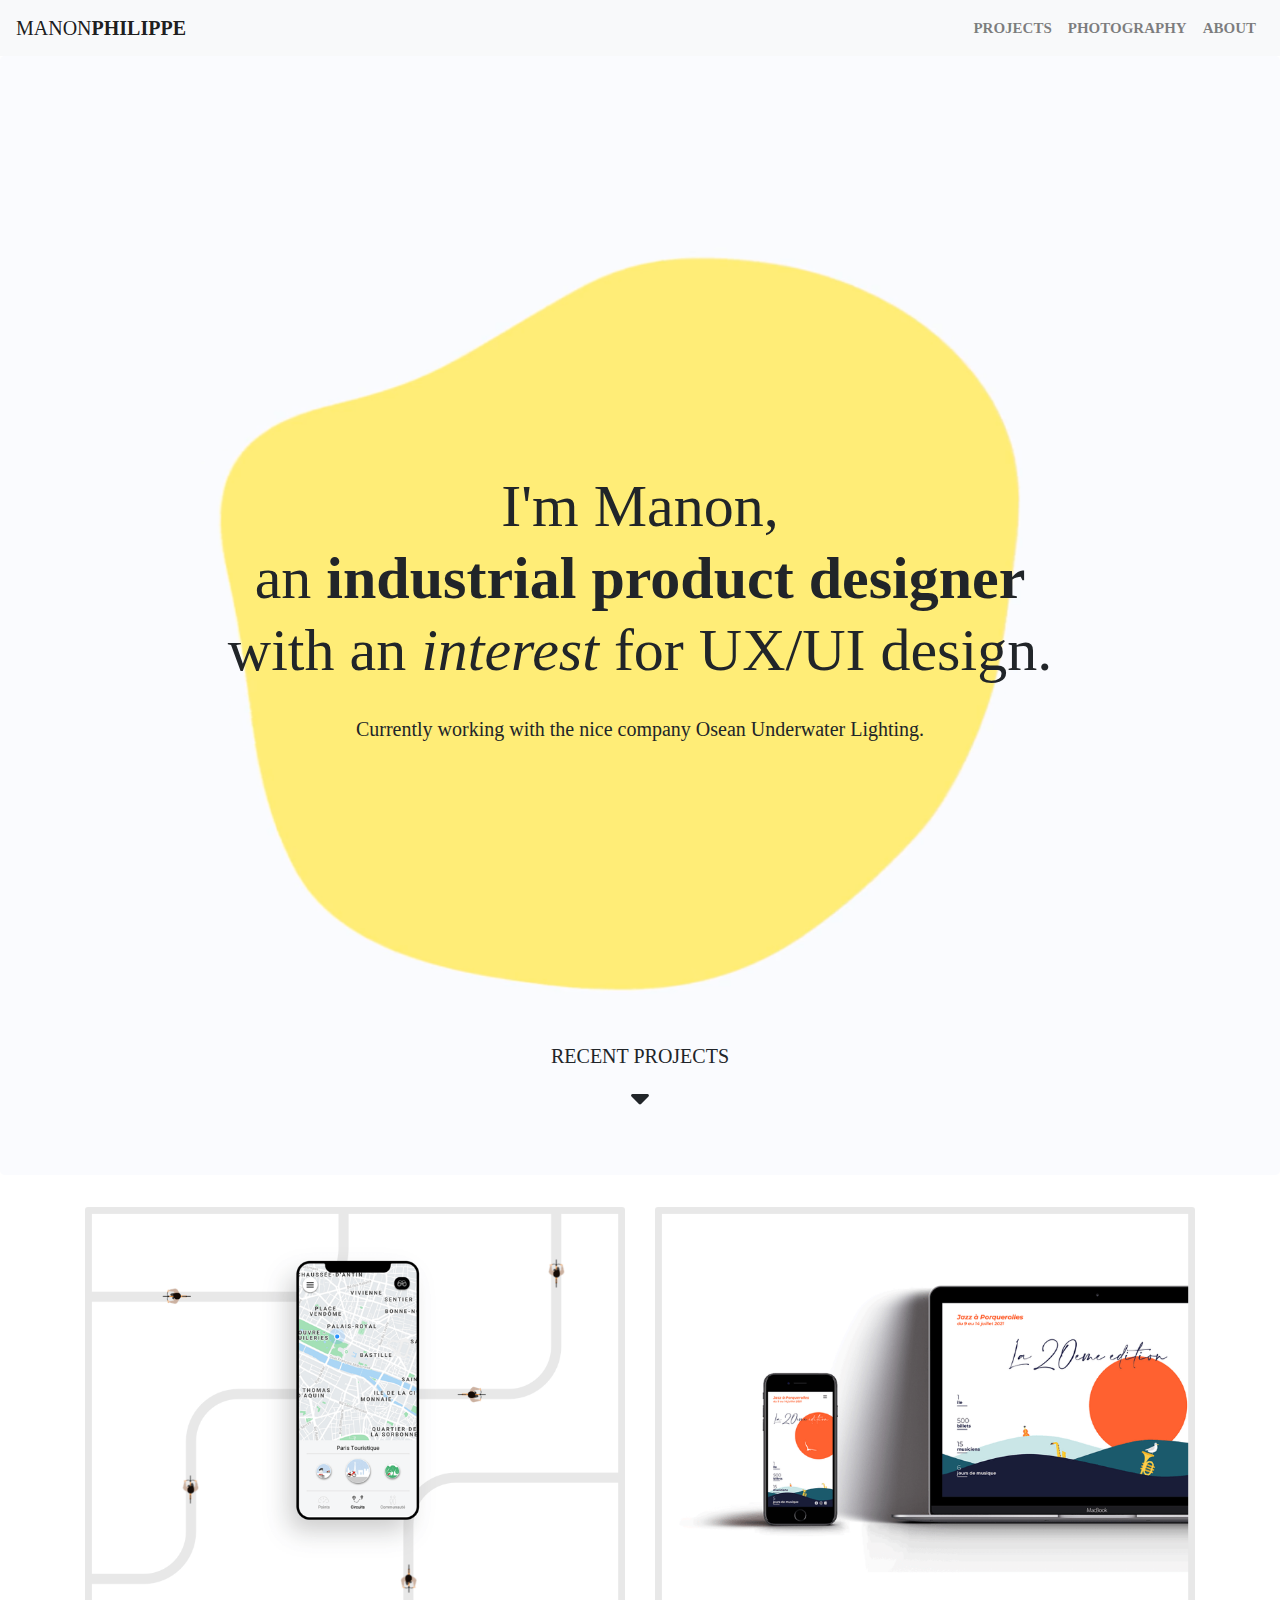
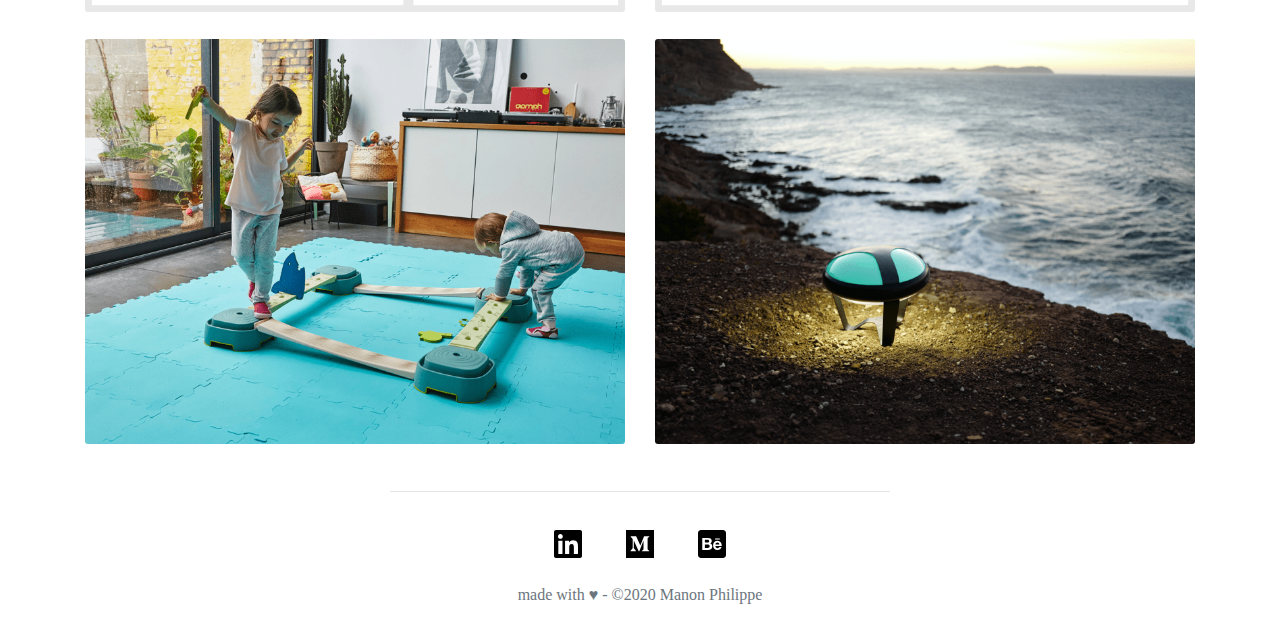
==== index.html @ 5257b85f "Initial commit" ====
<!DOCTYPE html>
<html lang="en" dir="ltr">
  <head>
    <meta charset="utf-8">
    <title>Manon Philippe - Industrial Product Designer</title>
    <link rel="stylesheet" href="/style/animate.css">
    <link rel="stylesheet" href="style/bootstrap.min.css">
    <link rel="stylesheet" href="style/master.css">
    <script defer src="assets/js/fontawesome.min.js"></script> <!--load all fontawesome styles -->

  </head>

  <body>
    <!--The navigation bar-->
    <nav class="navbar navbar-expand-lg navbar-light bg-light">
      <a class="navbar-brand" href="index.html">MANON<b>PHILIPPE</b></a>
      <button class="navbar-toggler" type="button" data-toggle="collapse" data-target="#navbarNav" aria-controls="navbarNav" aria-expanded="false" aria-label="Toggle navigation">
        <span class="navbar-toggler-icon"></span>
      </button>

      <div class="collapse navbar-collapse" id="navbarNav">
        <ul class="navbar-nav">
          <li class="nav-item">
            <a class="nav-link" href="work.html">PROJECTS</a>
        </li>
          <li class="nav-item">
            <a class="nav-link" href="photography.html">PHOTOGRAPHY</a>
        </li>
          <li class="nav-item">
            <a class="nav-link" href="aboutme.html">ABOUT</a>
        </li>
      </ul>
  </div>
</nav>



<!--The title name bar-->

<div class="homepage jumbotron bg-image">
  <div class="container">
    <h1 class="display-4 animated pulse slow delays-3s">I'm Manon,<br>an <b>industrial product designer</b><br>with an <i>interest</i> for UX/UI design. </h1>
    <p class="lead">Currently working with the nice company Osean Underwater Lighting.</p>

    <div class="recentworks">
      <h3 class="text-center">RECENT PROJECTS</h3>
      <i class="fas fa-2x fa-sort-down"></i>
    </div>
  </div>
</div>



<!--The card projects-->
<div class="container recentproject">

    <div class="row">
      <div class="col-md-6">
        <a href="projects/uber-project.html" class="btn-img uber btn-img-gradient">
      <img src="assets/images/ubercard.png" alt="" class="img-fluid">
      </a>
      </div>

      <div class="col-md-6">
        <a href="projects/jazzaporquerolles-project.html" class="btn-img btn-img-gradient">
      <img src="assets/images/jazzcard.png" alt="" class="img-fluid">
      </a>
      </div>
  </div>

  <div class="row">
    <div class="col-md-6">
      <a href="#" class="btn-img btn-img-gradient">
    <img src="assets/images/domyoscard.png" alt="" class="img-fluid">
    </a>
    </div>

    <div class="col-md-6">
      <a href="#" class="btn-img btn-img-gradient">
    <img src="assets/images/orbiscard.png" alt="" class="img-fluid">
    </a>
    </div>
</div>
</div>



<!--The footer bar-->
<footer class="text-muted text-center">

  <div class="separator">
    <hr>
  </div>

  <div class="container">

    <nav>
      <a href="https://www.linkedin.com/in/manon-philippe/"><i class="fab fa-2x fa-linkedin"></i></a>
      <a href="https://medium.com/@manon.philippe_16501"><i class="fab fa-2x fa-medium"></i></a>
      <a href="https://www.behance.net/manonphilic830"><i class="fab fa-2x fa-behance-square"></i></a>
    </nav>

    <p class="copyright">made with ♥ - ©2020 Manon Philippe</p>

  </div>
</footer>

<script src="https://code.jquery.com/jquery-3.4.1.slim.min.js" integrity="sha384-J6qa4849blE2+poT4WnyKhv5vZF5SrPo0iEjwBvKU7imGFAV0wwj1yYfoRSJoZ+n" crossorigin="anonymous"></script>
<script src="https://cdn.jsdelivr.net/npm/popper.js@1.16.0/dist/umd/popper.min.js" integrity="sha384-Q6E9RHvbIyZFJoft+2mJbHaEWldlvI9IOYy5n3zV9zzTtmI3UksdQRVvoxMfooAo" crossorigin="anonymous"></script>
<script src="https://stackpath.bootstrapcdn.com/bootstrap/4.4.1/js/bootstrap.min.js" integrity="sha384-wfSDF2E50Y2D1uUdj0O3uMBJnjuUD4Ih7YwaYd1iqfktj0Uod8GCExl3Og8ifwB6" crossorigin="anonymous"></script>

  </body>
</html>
---- style/master.css ----
body{
  font-family: raleway;
  cursor: crosshair;
}

footer li{
  display:inline;
  padding: 20px;
}
footer{
  margin-top: 40px;
}

#navbarNav {
  display: flex;
  justify-content: flex-end;
}


/*homepage*/

.homepage {
  width:100%;
 height: 100vh;
 display:table;
}


.bg-image {
  background-image: url(../assets/images/homepage.jpg);
  background-size: cover;
  background-position: center;

}

.homepage .container {
  padding-top: 350px;
  display:table-cell;
  vertical-align:middle;
  text-align: center;
}


.navbar-collapse {
  font-weight: 600;
  font-size: 15px
}

.display-4 {
  font-size: 60px;
  font-weight: 400;
}


h3 {
  font-size: 20px;
}

.homepage p {
margin-bottom: 300px;
font-weight: 300;
font-size: 20px;
padding-top: 20px;
}


.col-sm-6{
  padding: 20px;
}


hr{
  width: 500px;
}

.recentproject .row:first-child{
  margin-bottom: 20px
}


.btn-img {
  position: relative;
  display: inline-block;
  overflow: hidden;
  border-radius: 3px;
}

.btn-img:hover {
  background-image: url(../assets/images/ubercardover.png);
  transition: background-image 0.2s;
  transition-timing-function: ease-in-out;
}



#airfrance .image {
  height: 400px;
  background-size: cover;
  background-image: url(../assets/images/cat-1.jpeg);
  transition: background-image 0.2s;
  transition-timing-function: ease-in-out;
}
#airfrance .image:hover {
  background-image: url(../assets/images/dog-1.jpg);
  transition: background-image 0.2s;
  transition-timing-function: ease-in-out;
  }



.fa-medium {
  color: #000000;
  margin: 20px;
}

.fa-linkedin {
  color: #000000;
  margin: 20px;
}

.fa-behance-square {
  color: #000000;
  margin: 20px;
}




/*aboutme*/

.about-me img{
  margin-top: 200px;
  padding-bottom: 50px;
}
.about-me p{
  font-size: 15px;
}

.about-me h1 {
  font-size: 300px;
  font-weight: 800;
  color:#FFF3DB;
  padding-top: 20px;
}

.social-network ul{
  list-style: none;
}
.social-network li {
  display:inline;
  padding-right: 20px;
}

/*project page*/

.projects h2 {
  font-size: 300px;
  margin-top: 100px;
  margin-left: 200px;
  color: #F1F1F1;
  z-index: -2
}

.nav-pills {
  font-size: 25px;
  font-weight: 600;
  padding: 40px;
}

.nav-pills .nav-item .active {
  background-color: #FFBC77;
}

.nav-pills .nav-item {
  color: #FFBC77;
}

.nav-link .active {
  background-color: #F1F1F1;
}


/*photography page*/

.photography h2 {
  font-size: 300px;
  margin-top: 100px;
  margin-left: 200px;
  color: #F1F1F1;
  z-index: -2
}

.photography p {
  font-size: 15px;
  font-style: oblique;
  padding-top: 30px;
}


.photography .row {
  display:flex;
  flex-wrap: wrap;
  padding-left: 200px;
  padding-right: 200px;
}

/* Create two equal columns that sits next to each other */
.column {
  flex: 50%;
  padding: 30px;
}

.column img {
  margin-top: 50px;
  vertical-align: middle;
}



/*uber page*/

.uber h2{
  margin-top: 60px;
  display: flex;
  font-size: 70px;
  font-weight: 600;
  color: #ED5527;
}

.uber p{
  margin-top: 80px;
  padding-left: 120px;
  display: flex;
  font-size: 20px;
}


.uber .row {
  margin: 70px;
}

.jumbotron-uber {
  background-color: #FFFFFF;
}

.jumbotron-uber2 {
margin-bottom: 30px;
}

.uber-2 h3{
  font-weight: 500;
}

.uber-2 h6{
  font-weight: 300;
  width: 400px;
}

.jumbotron-uber2 {
  padding: 30px;

}

.uber hr{
  margin-bottom: 60px;
  size: 5;
}

.container-pb h3{
  font-size: 20px;
  font-weight: 300;
}

.container-pb p {
  width: 600px;
  font-size: 15px;
}

.container-pb h4 {
  font-weight: 500;
  padding-top: 40px;
  font-size: 20px;
  color: #ED5527;
}

.jumbotron-pb{
  background-color:#ED5527;
  color: white;
  padding: 70px;
  margin-top: 40px;
  margin-bottom: 40px;
}




/*details projets page*/

.article{
  padding-bottom:0;
  background-color: #E8EEF0
}

.brand-attributes{
  padding: 20px;
  font-size: 15px;
  font-weight: bold;
  font-style: italic;
}


@media only screen and (min-width: 576px) {
  div.small-container {
    width: 680px;
  }
}
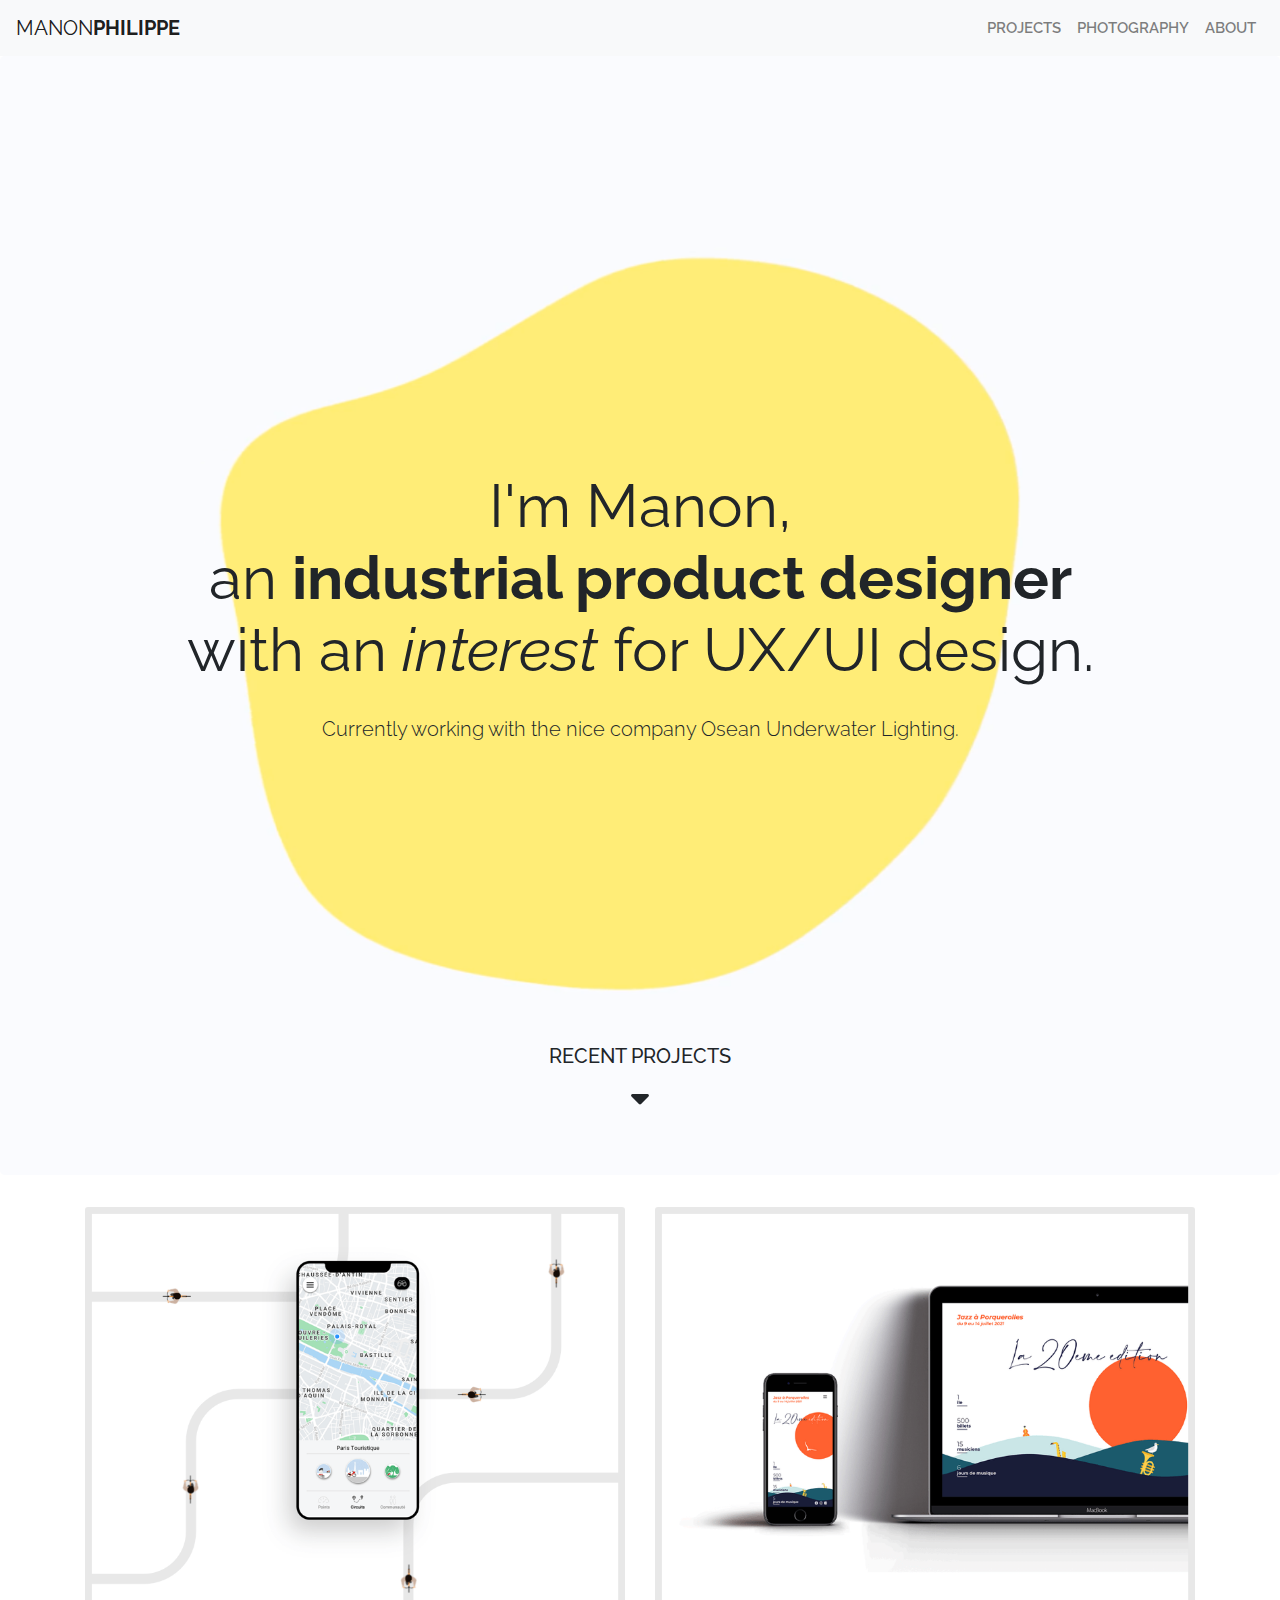
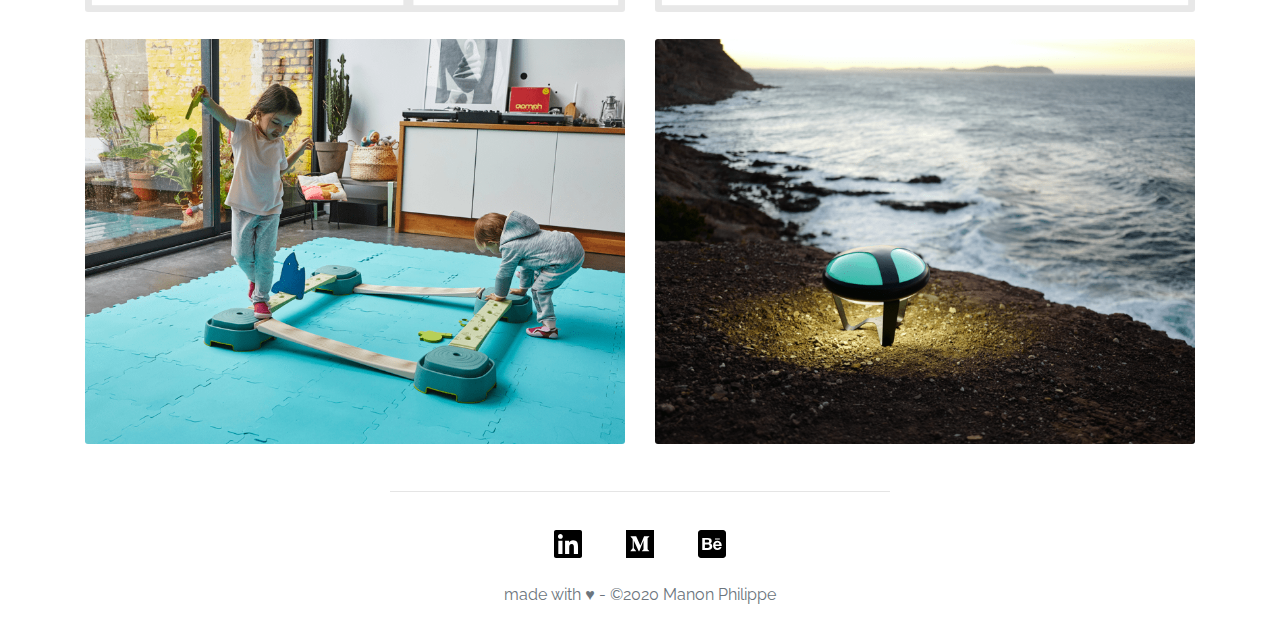
==== commit 573bfb9b: "Typo+MenuBar" ====
--- a/index.html
+++ b/index.html
@@ -3,6 +3,7 @@
   <head>
     <meta charset="utf-8">
     <title>Manon Philippe - Industrial Product Designer</title>
+    <link href="https://fonts.googleapis.com/css2?family=Raleway:wght@300;400;500;600;800&display=swap" rel="stylesheet">
     <link rel="stylesheet" href="/style/animate.css">
     <link rel="stylesheet" href="style/bootstrap.min.css">
     <link rel="stylesheet" href="style/master.css">
--- a/style/master.css
+++ b/style/master.css
@@ -1,5 +1,5 @@
 body{
-  font-family: raleway;
+  font-family: raleway, sans-serif;
   cursor: crosshair;
 }
 
@@ -11,11 +11,13 @@
   margin-top: 40px;
 }
 
-#navbarNav {
-  display: flex;
-  justify-content: flex-end;
-}
-
+
+@media only screen and (min-width: 992px) {
+  #navbarNav {
+    display: flex;
+    justify-content: flex-end;
+  }
+}
 
 /*homepage*/
 
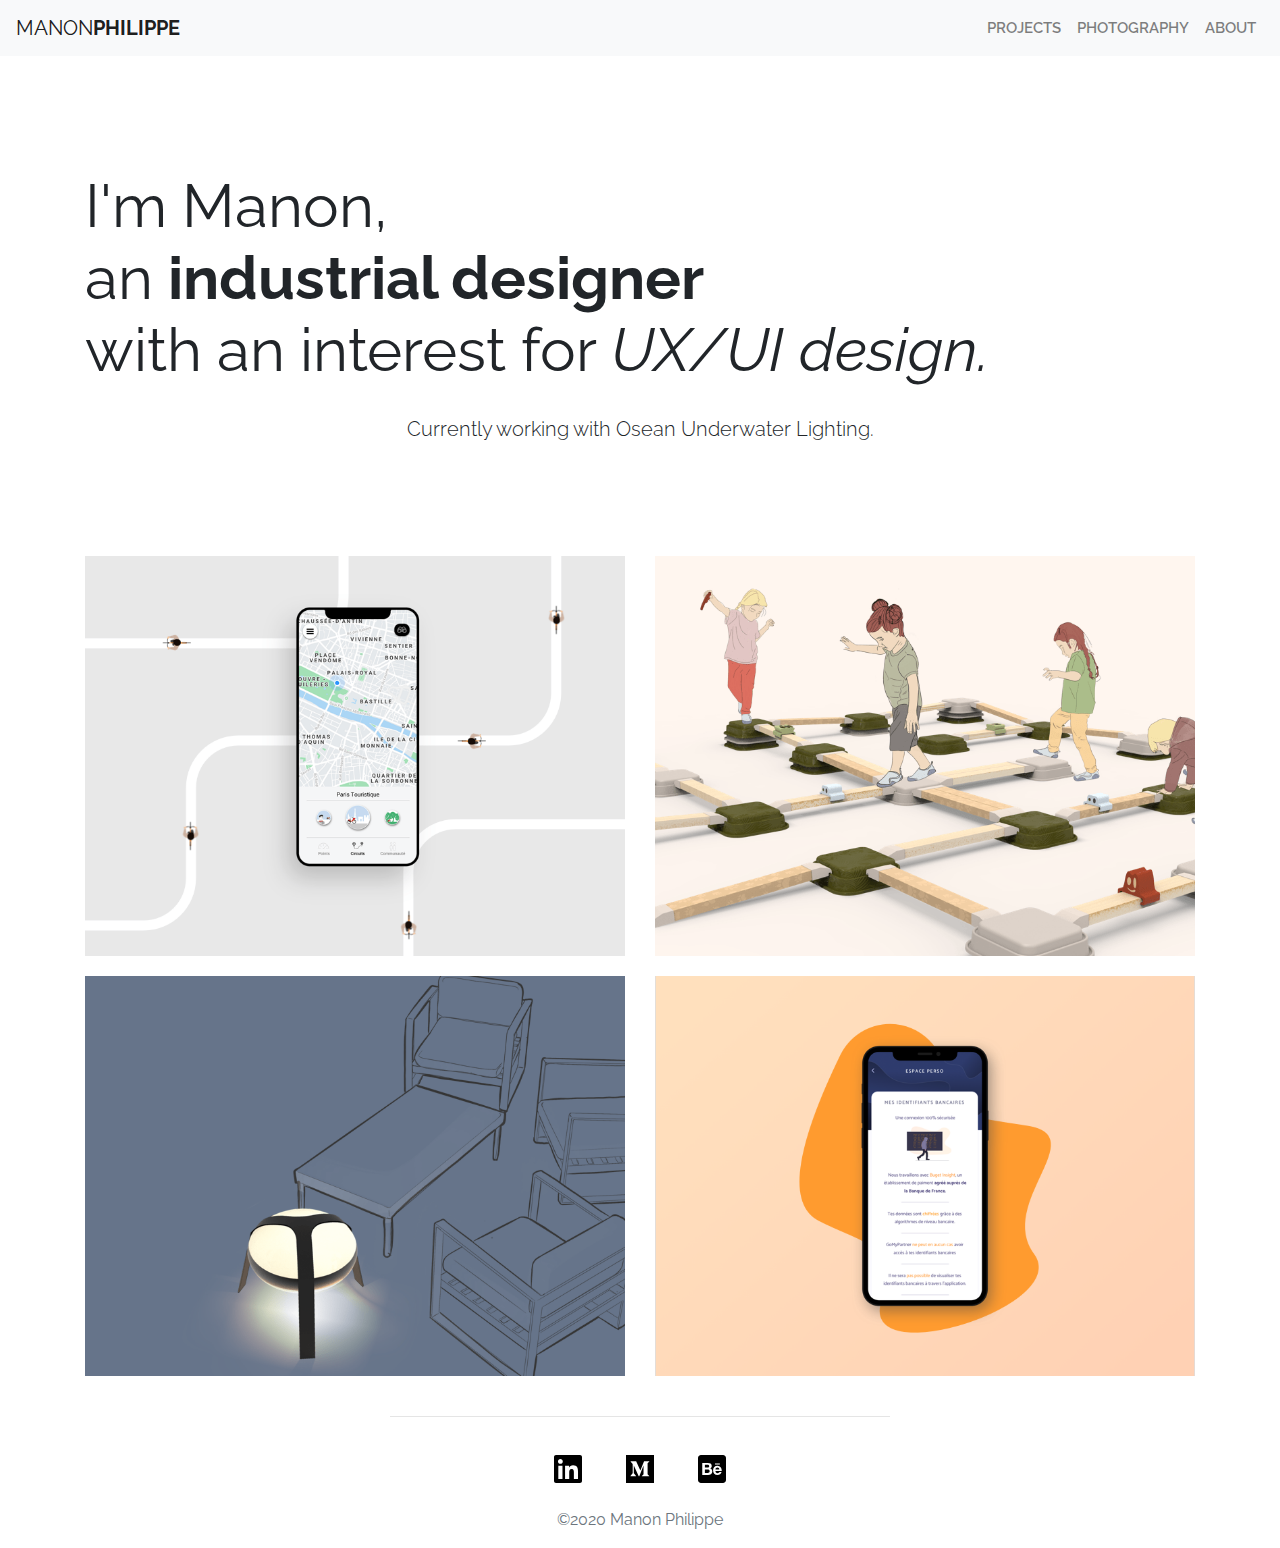
==== commit d2a359d7: "Changement pour site clean" ====
--- a/index.html
+++ b/index.html
@@ -22,7 +22,7 @@
       <div class="collapse navbar-collapse" id="navbarNav">
         <ul class="navbar-nav">
           <li class="nav-item">
-            <a class="nav-link" href="work.html">PROJECTS</a>
+            <a class="nav-link" href="index.html">PROJECTS</a>
         </li>
           <li class="nav-item">
             <a class="nav-link" href="photography.html">PHOTOGRAPHY</a>
@@ -40,29 +40,73 @@
 
 <div class="homepage jumbotron bg-image">
   <div class="container">
-    <h1 class="display-4 animated pulse slow delays-3s">I'm Manon,<br>an <b>industrial product designer</b><br>with an <i>interest</i> for UX/UI design. </h1>
-    <p class="lead">Currently working with the nice company Osean Underwater Lighting.</p>
+    <h1 class="display-4 animated bounce delays-3s">I'm Manon,<br>an <b>industrial designer</b><br>with an interest for <i>UX/UI design.</i> </h1>
+    <p class="lead text-center">Currently working with Osean Underwater Lighting.</p>
 
-    <div class="recentworks">
-      <h3 class="text-center">RECENT PROJECTS</h3>
-      <i class="fas fa-2x fa-sort-down"></i>
-    </div>
+
   </div>
 </div>
 
 
 
 <!--The card projects-->
+
 <div class="container recentproject">
+  <div class="row">
 
-    <div class="row">
-      <div class="col-md-6">
-        <a href="projects/uber-project.html" class="btn-img uber btn-img-gradient">
-      <img src="assets/images/ubercard.png" alt="" class="img-fluid">
-      </a>
+    <!--1rst card projects-->
+      <div class="col-md">
+
+        <div class="card" id="uber">
+          <div class="image">
+          </div>
+
+        </div>
       </div>
 
-      <div class="col-md-6">
+
+      <!--2nd card projects-->
+        <div class="col-md">
+
+          <div class="card" id="domyos">
+
+              <div class="image">
+                <a href="projects/uber-project.html"></a>
+              </div>
+            </div>
+          </div>
+        </div>
+
+          <!--3nd card projects-->
+          <div class="row">
+            <div class="col-md">
+
+              <div class="card" id="orbis">
+
+                  <div class="image">
+                    <a href="projects/uber-project.html"></a>
+                  </div>
+                </div>
+              </div>
+
+<!--4nd card projects-->
+              <div class="col-md">
+
+                <div class="card" id="gmp">
+
+                    <div class="image">
+                      <a href="projects/uber-project.html"></a>
+                    </div>
+                  </div>
+                </div>
+
+
+        </div>
+        </div>
+        </div>
+
+
+    <!--<div class="col-ms-6">
         <a href="projects/jazzaporquerolles-project.html" class="btn-img btn-img-gradient">
       <img src="assets/images/jazzcard.png" alt="" class="img-fluid">
       </a>
@@ -70,19 +114,19 @@
   </div>
 
   <div class="row">
-    <div class="col-md-6">
+    <div class="col-ms-6">
       <a href="#" class="btn-img btn-img-gradient">
     <img src="assets/images/domyoscard.png" alt="" class="img-fluid">
     </a>
     </div>
 
-    <div class="col-md-6">
+    <div class="col-ms-6">
       <a href="#" class="btn-img btn-img-gradient">
     <img src="assets/images/orbiscard.png" alt="" class="img-fluid">
     </a>
     </div>
 </div>
-</div>
+</div>-->
 
 
 
@@ -101,7 +145,7 @@
       <a href="https://www.behance.net/manonphilic830"><i class="fab fa-2x fa-behance-square"></i></a>
     </nav>
 
-    <p class="copyright">made with ♥ - ©2020 Manon Philippe</p>
+    <p class="copyright">©2020 Manon Philippe</p>
 
   </div>
 </footer>
--- a/style/master.css
+++ b/style/master.css
@@ -1,6 +1,5 @@
 body{
   font-family: raleway, sans-serif;
-  cursor: crosshair;
 }
 
 footer li{
@@ -11,6 +10,11 @@
   margin-top: 40px;
 }
 
+@media only screen and (min-width: 576px) {
+  div.small-container {
+    width: 680px;
+  }
+}
 
 @media only screen and (min-width: 992px) {
   #navbarNav {
@@ -23,24 +27,22 @@
 
 .homepage {
   width:100%;
- height: 100vh;
- display:table;
+  display:table;
 }
 
 
 .bg-image {
-  background-image: url(../assets/images/homepage.jpg);
   background-size: cover;
   background-position: center;
+  background-color: white;
 
 }
 
 .homepage .container {
-  padding-top: 350px;
-  display:table-cell;
-  vertical-align:middle;
-  text-align: center;
-}
+  padding-top: 50px;
+  text-align: left;
+}
+
 
 
 .navbar-collapse {
@@ -59,7 +61,6 @@
 }
 
 .homepage p {
-margin-bottom: 300px;
 font-weight: 300;
 font-size: 20px;
 padding-top: 20px;
@@ -71,6 +72,7 @@
 }
 
 
+
 hr{
   width: 500px;
 }
@@ -79,34 +81,74 @@
   margin-bottom: 20px
 }
 
-
-.btn-img {
-  position: relative;
-  display: inline-block;
-  overflow: hidden;
-  border-radius: 3px;
-}
-
-.btn-img:hover {
+.card{
+  border: 0px;
+  border-radius: 0px;
+}
+
+.row{
+  flex-wrap: wrap;
+}
+
+#uber .image {
+  height: 400px;
+  background-size: cover;
+  background-image: url(../assets/images/ubercard.png);
+  background-position: center;
+  transition: background-image 0.2s;
+  transition-timing-function: ease-in-out;
+}
+
+#uber .image:hover {
   background-image: url(../assets/images/ubercardover.png);
   transition: background-image 0.2s;
   transition-timing-function: ease-in-out;
-}
-
-
-
-#airfrance .image {
-  height: 400px;
-  background-size: cover;
-  background-image: url(../assets/images/cat-1.jpeg);
-  transition: background-image 0.2s;
-  transition-timing-function: ease-in-out;
-}
-#airfrance .image:hover {
-  background-image: url(../assets/images/dog-1.jpg);
-  transition: background-image 0.2s;
-  transition-timing-function: ease-in-out;
   }
+
+  #domyos .image {
+    height: 400px;
+    background-size: cover;
+    background-image: url(../assets/images/domyoscard.png);
+    background-position: center;
+    transition: background-image 0.2s;
+    transition-timing-function: ease-in-out;
+  }
+
+  #domyos .image:hover {
+    background-image: url(../assets/images/domyosover.png);
+    transition: background-image 0.2s;
+    transition-timing-function: ease-in-out;
+    }
+
+    #orbis .image {
+      height: 400px;
+      background-size: cover;
+      background-image: url(../assets/images/orbiscard.png);
+      background-position: center;
+      transition: background-image 0.2s;
+      transition-timing-function: ease-in-out;
+    }
+
+    #orbis .image:hover {
+      background-image: url(../assets/images/orbiscardover.png);
+      transition: background-image 0.2s;
+      transition-timing-function: ease-in-out;
+      }
+
+      #gmp .image {
+        height: 400px;
+        background-size: cover;
+        background-image: url(../assets/images/gmpcard.png);
+        background-position: center;
+        transition: background-image 0.2s;
+        transition-timing-function: ease-in-out;
+      }
+
+      #gmp .image:hover {
+        background-image: url(../assets/images/gmpcardoverpng.png);
+        transition: background-image 0.2s;
+        transition-timing-function: ease-in-out;
+        }
 
 
 
@@ -131,26 +173,19 @@
 /*aboutme*/
 
 .about-me img{
-  margin-top: 200px;
+  margin-top: 50px;
   padding-bottom: 50px;
-}
+  align-content: center;
+}
+
 .about-me p{
   font-size: 15px;
-}
-
-.about-me h1 {
-  font-size: 300px;
-  font-weight: 800;
-  color:#FFF3DB;
-  padding-top: 20px;
-}
-
-.social-network ul{
-  list-style: none;
-}
-.social-network li {
-  display:inline;
-  padding-right: 20px;
+  margin-top: 15px;
+  padding-bottom: 50px;
+}
+
+.about-me h2{
+  margin-top: 50px;
 }
 
 /*project page*/
@@ -309,10 +344,3 @@
   font-weight: bold;
   font-style: italic;
 }
-
-
-@media only screen and (min-width: 576px) {
-  div.small-container {
-    width: 680px;
-  }
-}
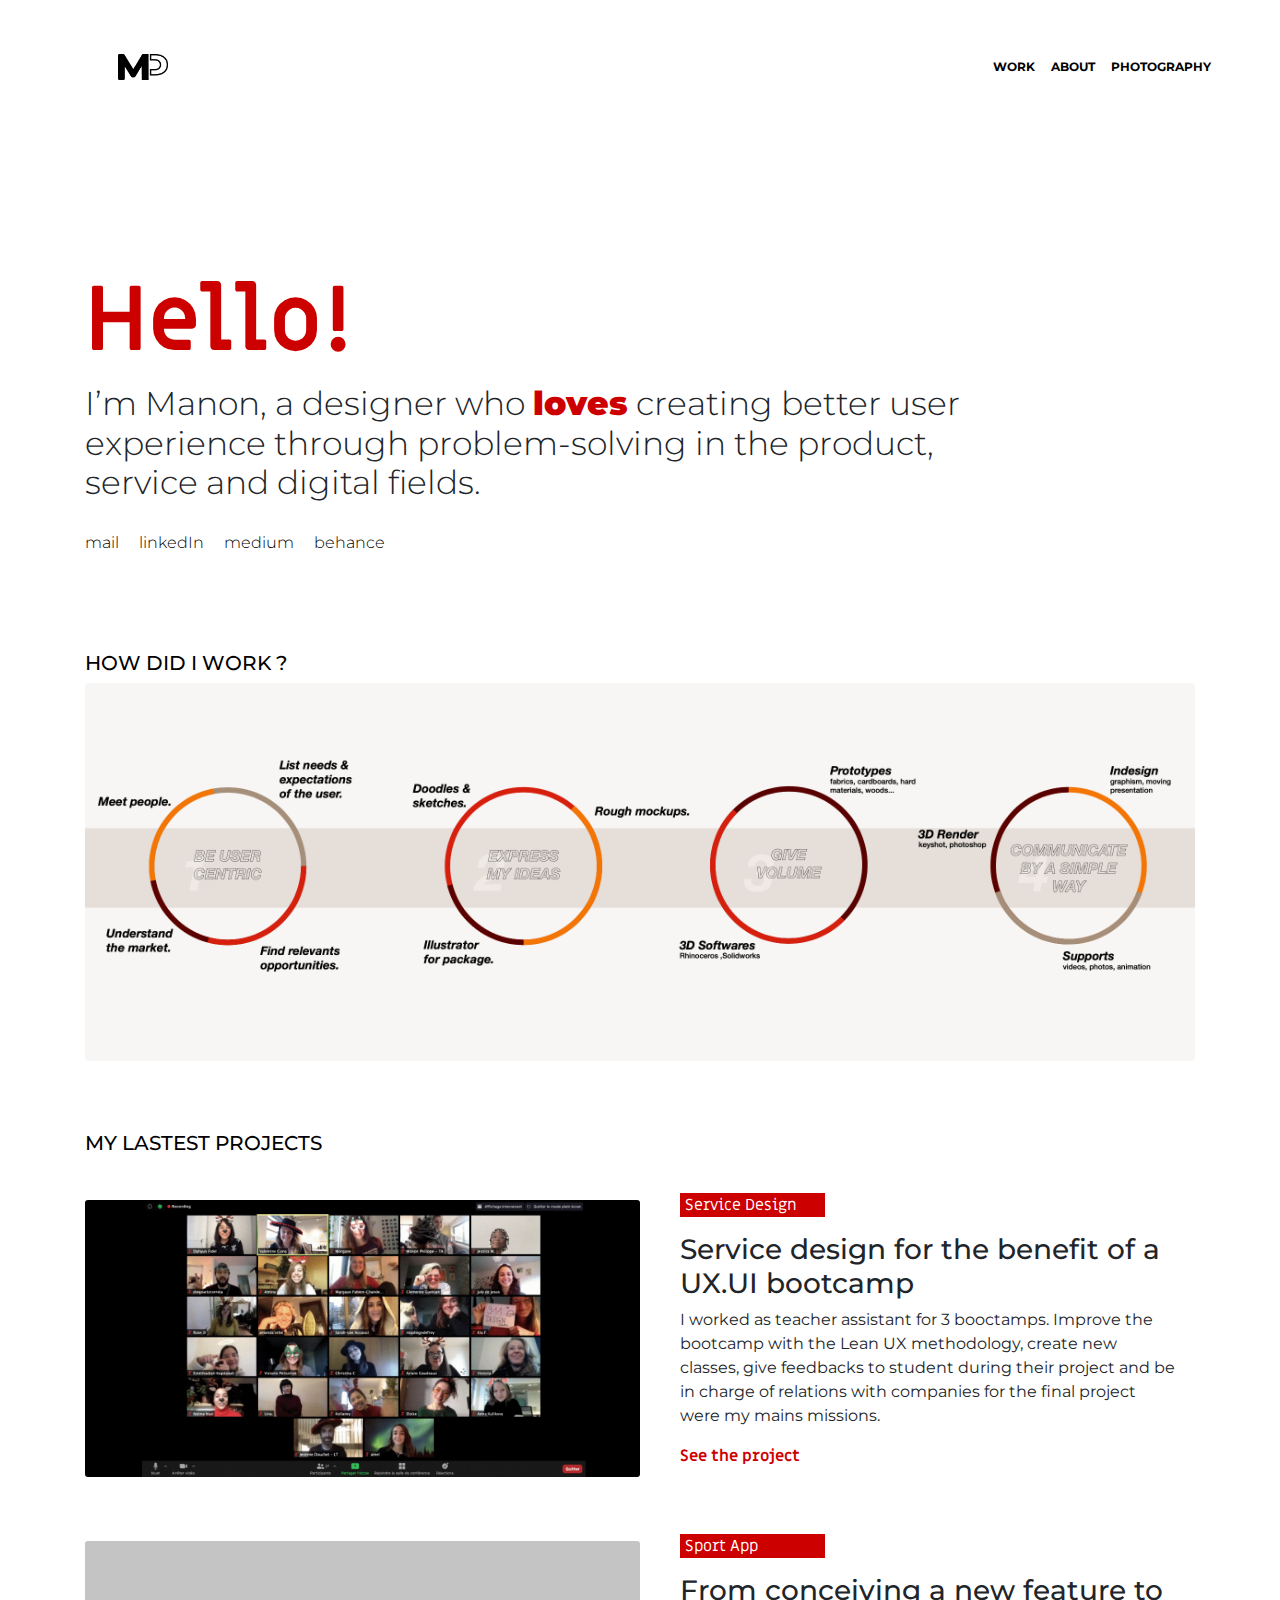
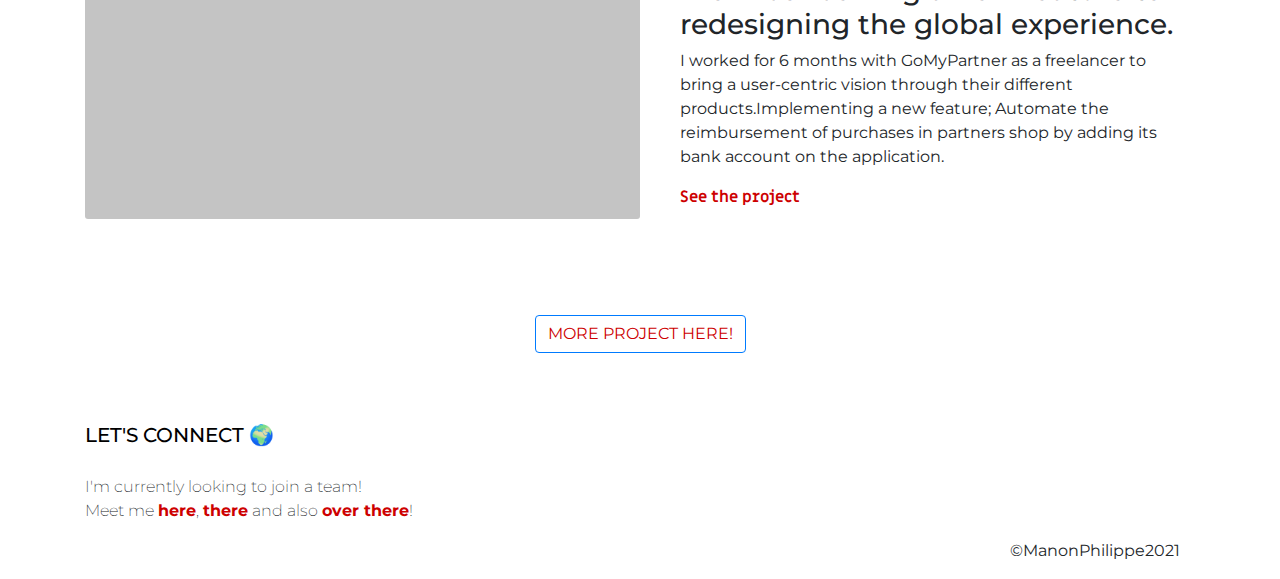
==== commit a4858101: "/asset" ====
--- a/index.html
+++ b/index.html
@@ -2,33 +2,48 @@
 <html lang="en" dir="ltr">
   <head>
     <meta charset="utf-8">
-    <title>Manon Philippe - Industrial Product Designer</title>
-    <link href="https://fonts.googleapis.com/css2?family=Raleway:wght@300;400;500;600;800&display=swap" rel="stylesheet">
-    <link rel="stylesheet" href="/style/animate.css">
+    <title>Manon Philippe</title>
+    <!-- Place favicon.ico and apple-touch-icon.png in the root directory  -->
+<link rel="apple-touch-icon" href="assets/images/apple-touch-icon.png" sizes="180x180">
+<link rel="icon" href="assets/images/favicon-32x32.png" sizes="32x32" type="image/png">
+<link rel="icon" href="assets/images/favicon-16x16.png" sizes="16x16" type="image/png">
+<link rel="manifest" href="assets/images/manifest.json">
+<link rel="mask-icon" href="assets/images/safari-pinned-tab.svg" color="#563d7c">
+<link rel="icon" href="assets/images/favicon.ico">
+<link rel="preconnect" href="https://fonts.gstatic.com">
+<link href="https://fonts.googleapis.com/css2?family=Miriam+Libre:wght@400;700&family=Montserrat:wght@300;400;500;600;700&display=swap" rel="stylesheet">
+<link rel="preconnect" href="https://fonts.gstatic.com">
+<link href="https://fonts.googleapis.com/css2?family=Unna&display=swap" rel="stylesheet">
+    <link rel="stylesheet" href="https://cdnjs.cloudflare.com/ajax/libs/animate.css/4.1.1/animate.min.css"
+  />
     <link rel="stylesheet" href="style/bootstrap.min.css">
     <link rel="stylesheet" href="style/master.css">
     <script defer src="assets/js/fontawesome.min.js"></script> <!--load all fontawesome styles -->
-
   </head>
 
   <body>
+    <div class="cover-container d-flex w-100 h-100 p-3 mx-auto flex-column">
+
     <!--The navigation bar-->
-    <nav class="navbar navbar-expand-lg navbar-light bg-light">
-      <a class="navbar-brand" href="index.html">MANON<b>PHILIPPE</b></a>
+    <nav class="navbar navbar-expand-lg navbar-light" style="padding-top: 30px; padding-bottom: 30px; padding-right: 30px; padding-left: 86px;">
+
+      <a class="nav-link" href="index.html"><img src="assets/images/logomanon.png" width="50"></a>
+
       <button class="navbar-toggler" type="button" data-toggle="collapse" data-target="#navbarNav" aria-controls="navbarNav" aria-expanded="false" aria-label="Toggle navigation">
         <span class="navbar-toggler-icon"></span>
       </button>
 
-      <div class="collapse navbar-collapse" id="navbarNav">
+
+      <div class="container" "collapse navbar-collapse" id="navbarNav">
         <ul class="navbar-nav">
           <li class="nav-item">
-            <a class="nav-link" href="index.html">PROJECTS</a>
+            <a class="nav-link" href="work.html">WORK</a>
+        </li>
+          <li class="nav-item">
+            <a class="nav-link" href="aboutme.html">ABOUT</a>
         </li>
           <li class="nav-item">
             <a class="nav-link" href="photography.html">PHOTOGRAPHY</a>
-        </li>
-          <li class="nav-item">
-            <a class="nav-link" href="aboutme.html">ABOUT</a>
         </li>
       </ul>
   </div>
@@ -38,117 +53,123 @@
 
 <!--The title name bar-->
 
+<!--img background-->
 <div class="homepage jumbotron bg-image">
+
   <div class="container">
-    <h1 class="display-4 animated bounce delays-3s">I'm Manon,<br>an <b>industrial designer</b><br>with an interest for <i>UX/UI design.</i> </h1>
-    <p class="lead text-center">Currently working with Osean Underwater Lighting.</p>
+    <h1 class="animate__animated animate__headShake">Hello!</h1>
+    <h2> I’m Manon, a designer who <span><b>loves</b></span> creating better user experience through problem-solving in the product, service and digital fields.</h2>
+    <div class="contactbutton">
+    <a href="mailto:manon.philippe95@gmail.com">mail</a>
+    <a href="https://www.linkedin.com/in/manon-philippe/">linkedIn</a>
+    <a href="https://medium.com/@manon.philippe_95">medium</p>
+    <a href="https://www.behance.net/manonphilipp">behance</a>
+  </div>
 
+  </div>
+</div>
+</div>
+
+<!--my design approach-->
+<div class="methodologie">
+  <div class="container">
+    <h4>HOW DID I WORK ?</h4>
+    <div class="article-cover">
+      <img src="assets/images/design-process.png" class="card-img">
+    </div>
 
   </div>
 </div>
 
 
 
-<!--The card projects-->
+<!--my lastest projects-->
+<div class="methodologie">
+<div class="container">
+    <h4>MY LASTEST PROJECTS</h4>
 
-<div class="container recentproject">
-  <div class="row">
+<!--card 1-->
+    <div class="cardone">
+      <div class="row no-gutters essai">
 
-    <!--1rst card projects-->
-      <div class="col-md">
+        <div class="col-md-6">
+          <img src="assets/images/ta-card.png" class="card-img" alt="...">
+        </div>
 
-        <div class="card" id="uber">
-          <div class="image">
-          </div>
+      <div class="col-md-6">
+          <div class=" card-body">
+            <div class="container rectangle-red">
+              <p>Service Design</a>
+            </div>
 
-        </div>
-      </div>
+            <h3>Service design for the benefit of a UX.UI bootcamp</h3>
 
-
-      <!--2nd card projects-->
-        <div class="col-md">
-
-          <div class="card" id="domyos">
-
-              <div class="image">
-                <a href="projects/uber-project.html"></a>
-              </div>
-            </div>
+            <p>I worked as teacher assistant for 3 booctamps. Improve the bootcamp with the Lean UX methodology, create new classes, give feedbacks to student during their project and be in charge of relations with companies for the final project were my mains missions.</p>
+            <p class="cardbutton"><a href="/projects/ironhack-project.html">See the project</a></p>
           </div>
         </div>
 
-          <!--3nd card projects-->
-          <div class="row">
-            <div class="col-md">
+      </div>
+    </div>
 
-              <div class="card" id="orbis">
-
-                  <div class="image">
-                    <a href="projects/uber-project.html"></a>
-                  </div>
-                </div>
-              </div>
-
-<!--4nd card projects-->
-              <div class="col-md">
-
-                <div class="card" id="gmp">
-
-                    <div class="image">
-                      <a href="projects/uber-project.html"></a>
-                    </div>
-                  </div>
-                </div>
+  </div>
 
 
-        </div>
-        </div>
+<!--card 2-->
+
+  <div class="container">
+
+    <div class="cardone">
+      <div class="row no-gutters essai">
+
+        <div class="col-md-6">
+          <img src="assets/images/essai.png" class="card-img" alt="...">
         </div>
 
+      <div class="col-md-6">
+          <div class=" card-body">
+            <div class="container rectangle-red">
+              <p>Sport App</a>
+            </div>
 
-    <!--<div class="col-ms-6">
-        <a href="projects/jazzaporquerolles-project.html" class="btn-img btn-img-gradient">
-      <img src="assets/images/jazzcard.png" alt="" class="img-fluid">
-      </a>
+            <h3>From conceiving a new feature to redesigning the global experience.</h3>
+
+            <p>I worked for 6 months with GoMyPartner as a freelancer to bring a user-centric vision through their different products.Implementing a new feature; Automate the reimbursement of purchases in partners shop by adding its bank account on the application.</p>
+            <p class="cardbutton"><a href="/projects/gomypartner-project.html">See the project</a></p>
+          </div>
+        </div>
+
       </div>
-  </div>
-
-  <div class="row">
-    <div class="col-ms-6">
-      <a href="#" class="btn-img btn-img-gradient">
-    <img src="assets/images/domyoscard.png" alt="" class="img-fluid">
-    </a>
     </div>
 
-    <div class="col-ms-6">
-      <a href="#" class="btn-img btn-img-gradient">
-    <img src="assets/images/orbiscard.png" alt="" class="img-fluid">
-    </a>
-    </div>
+  </div>
 </div>
-</div>-->
+
+<!--button-->
+<div class="methodologie">
+<div class="container btn-one">
+  <button type="button" class="btn btn-outline-primary"><a href="work.html">MORE PROJECT HERE!</a></button>
+</div>
+</div>
+
+
 
 
 
 <!--The footer bar-->
-<footer class="text-muted text-center">
+<footer>
+  <div class="container">
+    <div class="footer-text">
+      <h4>LET'S CONNECT 🌍</h4>
+        <p>I'm currently looking to join a team! <br>Meet me
+        <b><a href="mailto:manon.philippe95@gmail.com">here</a></b>,
+        <b><a href="https://www.linkedin.com/in/manon-philippe/">there</a></b> and also
+        <b><a href="https://medium.com/@manon.philippe_95">over there</a></b>!</p>
+    </div>
+  <p class="container copyrightp text-right">©ManonPhilippe2021</p>
+</div>
+  </footer>
 
-  <div class="separator">
-    <hr>
-  </div>
-
-  <div class="container">
-
-    <nav>
-      <a href="https://www.linkedin.com/in/manon-philippe/"><i class="fab fa-2x fa-linkedin"></i></a>
-      <a href="https://medium.com/@manon.philippe_16501"><i class="fab fa-2x fa-medium"></i></a>
-      <a href="https://www.behance.net/manonphilic830"><i class="fab fa-2x fa-behance-square"></i></a>
-    </nav>
-
-    <p class="copyright">©2020 Manon Philippe</p>
-
-  </div>
-</footer>
 
 <script src="https://code.jquery.com/jquery-3.4.1.slim.min.js" integrity="sha384-J6qa4849blE2+poT4WnyKhv5vZF5SrPo0iEjwBvKU7imGFAV0wwj1yYfoRSJoZ+n" crossorigin="anonymous"></script>
 <script src="https://cdn.jsdelivr.net/npm/popper.js@1.16.0/dist/umd/popper.min.js" integrity="sha384-Q6E9RHvbIyZFJoft+2mJbHaEWldlvI9IOYy5n3zV9zzTtmI3UksdQRVvoxMfooAo" crossorigin="anonymous"></script>
--- a/style/master.css
+++ b/style/master.css
@@ -1,14 +1,7 @@
 body{
-  font-family: raleway, sans-serif;
-}
-
-footer li{
-  display:inline;
-  padding: 20px;
-}
-footer{
-  margin-top: 40px;
-}
+  font-family: 'Montserrat', sans-serif;
+}
+
 
 @media only screen and (min-width: 576px) {
   div.small-container {
@@ -24,197 +17,207 @@
 }
 
 /*homepage*/
-
+.cover-container{
+  background: linear-gradient(rgba(0,0,0,0),rgba(255,255,255,2)),url(....)
+}
+
+/*Navbar*/
+.navbar a{
+  font-weight: 700;
+  font-size: 12px;
+  color: black !important;
+  }
+
+.nav {
+  padding: 30px;
+  }
+
+
+/*jumbotron*/
 .homepage {
   width:100%;
   display:table;
-}
-
+  margin-bottom: 0px;
+}
 
 .bg-image {
   background-size: cover;
   background-position: center;
-  background-color: white;
+  background-color: transparent;
+  padding-top: 150px;
 
 }
 
 .homepage .container {
-  padding-top: 50px;
   text-align: left;
 }
 
 
 
-.navbar-collapse {
+h1 {
+  font-family: 'Miriam Libre', sans-serif;
+  font-weight: 700;
+  font-size: 90px;
+  color: #CD0000
+}
+
+h2 {
+  font-weight: 300;
+  font-size: 33px;
+  width: 946px;
+}
+
+.contactbutton{
+  display: flex;
+  flex-direction: row;
+  align-items: flex-start;
+  padding: 0px;
+}
+
+.contactbutton a{
+  font-size: 16px;
+  color: black;
+  font-weight: 300;
+  padding-right:20px;
+  padding-top: 20px;
+  }
+
+h4{
+  font-size: 20px;
+  font-weight: 700px;
+  color: black;
+}
+
+
+
+/*body*/
+.methodologie{
+  padding-bottom: 70px;
+}
+
+.essai {
+  padding-top: 10px;
+  display: flex;
+  align-items: center;
+}
+
+.card-body{
+  padding-left: 40px;
+}
+
+.cardbutton{
+  font-family: 'Miriam Libre', sans-serif;
+  font-weight: 700;
+  font-size: 16px;
+}
+
+.cardbutton a{
+  color: #CD0000;
+}
+
+span {
+  color: #CD0000;
   font-weight: 600;
-  font-size: 15px
-}
-
-.display-4 {
-  font-size: 60px;
-  font-weight: 400;
-}
-
-
-h3 {
+}
+
+.rectangle-red {
+  font-family: 'Miriam Libre', sans-serif;
+  color: white;
+  background-color: #CD0000;
+  padding-left: 0px;
+  width: 145px;
+  margin-left: 0px;
+}
+
+.rectangle-red p {
+  padding-left: 5px;
+}
+
+/*gmp project*/
+
+
+.article-title h1{
+  color: black;
+  font-size: 40px;
+  width: 700px;
+}
+
+.article-title{
+  padding-top: 70px;
+  padding-bottom: 20px;
+}
+
+.article-subtitle {
+  padding-top: 0px;
+  padding-bottom: 0px;
   font-size: 20px;
 }
 
-.homepage p {
-font-weight: 300;
-font-size: 20px;
-padding-top: 20px;
-}
-
-
-.col-sm-6{
-  padding: 20px;
-}
-
-
-
-hr{
-  width: 500px;
-}
-
-.recentproject .row:first-child{
-  margin-bottom: 20px
-}
-
-.card{
-  border: 0px;
-  border-radius: 0px;
-}
-
-.row{
-  flex-wrap: wrap;
-}
-
-#uber .image {
-  height: 400px;
-  background-size: cover;
-  background-image: url(../assets/images/ubercard.png);
-  background-position: center;
-  transition: background-image 0.2s;
-  transition-timing-function: ease-in-out;
-}
-
-#uber .image:hover {
-  background-image: url(../assets/images/ubercardover.png);
-  transition: background-image 0.2s;
-  transition-timing-function: ease-in-out;
-  }
-
-  #domyos .image {
-    height: 400px;
-    background-size: cover;
-    background-image: url(../assets/images/domyoscard.png);
-    background-position: center;
-    transition: background-image 0.2s;
-    transition-timing-function: ease-in-out;
-  }
-
-  #domyos .image:hover {
-    background-image: url(../assets/images/domyosover.png);
-    transition: background-image 0.2s;
-    transition-timing-function: ease-in-out;
-    }
-
-    #orbis .image {
-      height: 400px;
-      background-size: cover;
-      background-image: url(../assets/images/orbiscard.png);
-      background-position: center;
-      transition: background-image 0.2s;
-      transition-timing-function: ease-in-out;
-    }
-
-    #orbis .image:hover {
-      background-image: url(../assets/images/orbiscardover.png);
-      transition: background-image 0.2s;
-      transition-timing-function: ease-in-out;
-      }
-
-      #gmp .image {
-        height: 400px;
-        background-size: cover;
-        background-image: url(../assets/images/gmpcard.png);
-        background-position: center;
-        transition: background-image 0.2s;
-        transition-timing-function: ease-in-out;
-      }
-
-      #gmp .image:hover {
-        background-image: url(../assets/images/gmpcardoverpng.png);
-        transition: background-image 0.2s;
-        transition-timing-function: ease-in-out;
-        }
-
-
-
-.fa-medium {
-  color: #000000;
-  margin: 20px;
-}
-
-.fa-linkedin {
-  color: #000000;
-  margin: 20px;
-}
-
-.fa-behance-square {
-  color: #000000;
-  margin: 20px;
-}
-
-
-
-
-/*aboutme*/
-
-.about-me img{
-  margin-top: 50px;
-  padding-bottom: 50px;
-  align-content: center;
-}
-
-.about-me p{
-  font-size: 15px;
-  margin-top: 15px;
-  padding-bottom: 50px;
-}
-
-.about-me h2{
-  margin-top: 50px;
-}
-
-/*project page*/
-
-.projects h2 {
-  font-size: 300px;
-  margin-top: 100px;
-  margin-left: 200px;
-  color: #F1F1F1;
-  z-index: -2
-}
-
-.nav-pills {
+
+
+.article-text{
+  line-height: 27px;
+}
+
+.details-list ul{
+  list-style: none;
+  padding: 0;
+  line-height: 30px;;
+}
+
+.article-text h3{
+font-family: 'Miriam Libre', sans-serif;
+padding-top: 50px;
+}
+
+.h3apresh2 h3{
+  padding-top: 0px;
+}
+
+
+.article-paragraph{
+  line-height: inherit;
+  padding-bottom: 20px;
+}
+
+.user-quote{
   font-size: 25px;
-  font-weight: 600;
-  padding: 40px;
-}
-
-.nav-pills .nav-item .active {
-  background-color: #FFBC77;
-}
-
-.nav-pills .nav-item {
-  color: #FFBC77;
-}
-
-.nav-link .active {
-  background-color: #F1F1F1;
-}
+  font-family: 'Unna';
+  padding-top: 10px;
+  padding-bottom: 30px;
+  padding-left: 50px;
+}
+
+.article-image{
+  padding-bottom: 30px;
+}
+
+a {
+  color: #CD0000;
+}
+
+
+/*Button*/
+
+
+
+/*footer*/
+.copyrightp {
+  font-size: 16px;
+  font-weight: 400px;
+}
+
+.footer-text p {
+  padding-top: 20px;
+  font-size: 16px;
+  font-weight: 200;
+}
+
+.footer-text a{
+  color: #CD0000;
+  font-weight: 700;
+}
+
 
 
 /*photography page*/
@@ -313,12 +316,7 @@
   font-size: 15px;
 }
 
-.container-pb h4 {
-  font-weight: 500;
-  padding-top: 40px;
-  font-size: 20px;
-  color: #ED5527;
-}
+
 
 .jumbotron-pb{
   background-color:#ED5527;
@@ -330,12 +328,11 @@
 
 
 
-
 /*details projets page*/
 
 .article{
   padding-bottom:0;
-  background-color: #E8EEF0
+  background-color: #E8EEF0;
 }
 
 .brand-attributes{
@@ -344,3 +341,12 @@
   font-weight: bold;
   font-style: italic;
 }
+
+
+
+
+/*button*/
+.btn-one {
+  text-align: center;
+  outline-color: #E8EEF0;
+}
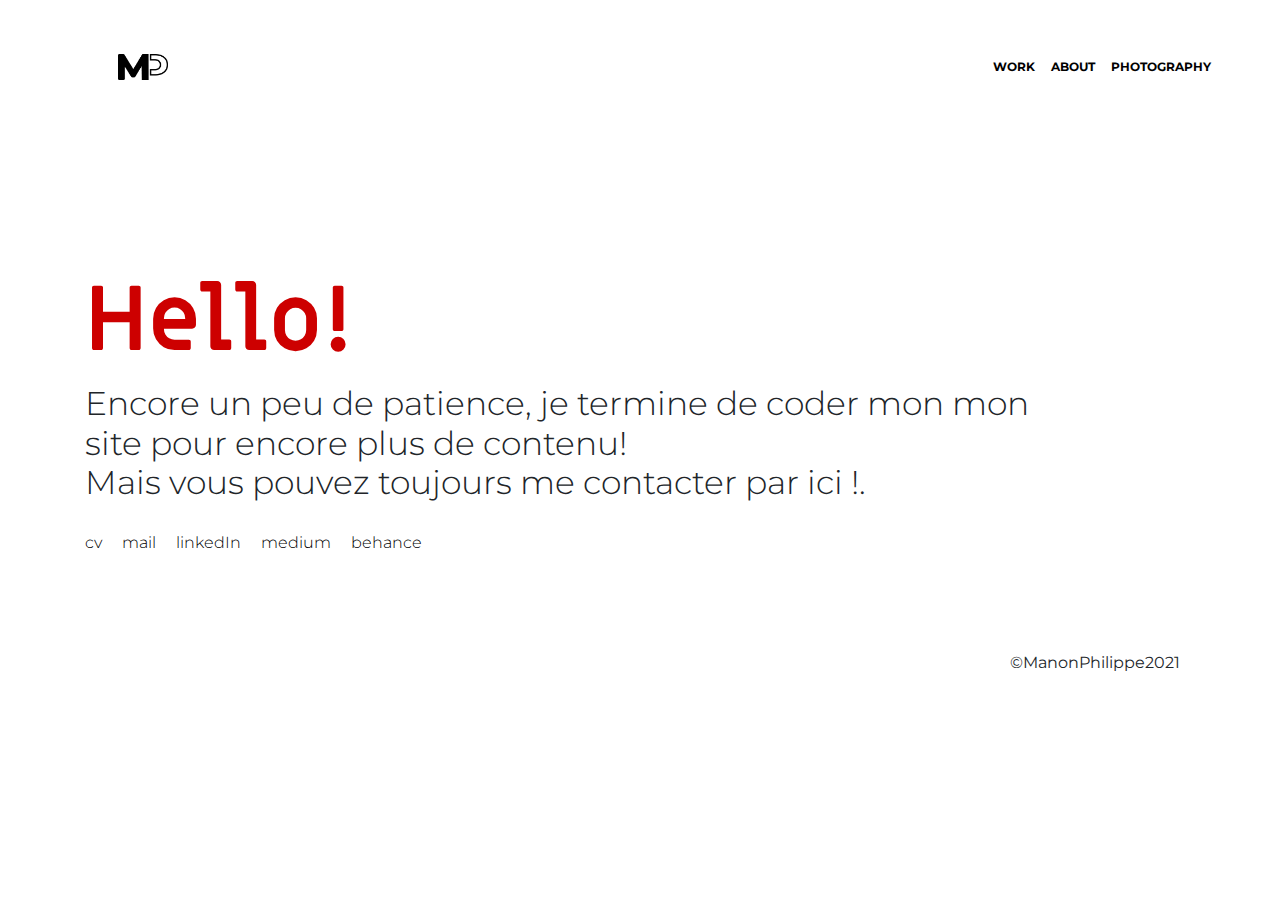
==== commit dff997be: "Maintenance siteweb" ====
--- a/index.html
+++ b/index.html
@@ -27,7 +27,7 @@
     <!--The navigation bar-->
     <nav class="navbar navbar-expand-lg navbar-light" style="padding-top: 30px; padding-bottom: 30px; padding-right: 30px; padding-left: 86px;">
 
-      <a class="nav-link" href="index.html"><img src="assets/images/logomanon.png" width="50"></a>
+      <a class="nav-link" href="index.html"><img src="/assets/images/logomanon.png" width="50"></a>
 
       <button class="navbar-toggler" type="button" data-toggle="collapse" data-target="#navbarNav" aria-controls="navbarNav" aria-expanded="false" aria-label="Toggle navigation">
         <span class="navbar-toggler-icon"></span>
@@ -58,8 +58,9 @@
 
   <div class="container">
     <h1 class="animate__animated animate__headShake">Hello!</h1>
-    <h2> I’m Manon, a designer who <span><b>loves</b></span> creating better user experience through problem-solving in the product, service and digital fields.</h2>
+    <h2> Encore un peu de patience, je termine de coder mon mon site pour encore plus de contenu!  <br>Mais vous pouvez toujours me contacter par ici !.</h2>
     <div class="contactbutton">
+    <a href="/assets/images/cv.pdf" download="cv.pdf">cv</a>
     <a href="mailto:manon.philippe95@gmail.com">mail</a>
     <a href="https://www.linkedin.com/in/manon-philippe/">linkedIn</a>
     <a href="https://medium.com/@manon.philippe_95">medium</p>
@@ -70,102 +71,12 @@
 </div>
 </div>
 
-<!--my design approach-->
-<div class="methodologie">
-  <div class="container">
-    <h4>HOW DID I WORK ?</h4>
-    <div class="article-cover">
-      <img src="assets/images/design-process.png" class="card-img">
-    </div>
-
-  </div>
-</div>
-
-
-
-<!--my lastest projects-->
-<div class="methodologie">
-<div class="container">
-    <h4>MY LASTEST PROJECTS</h4>
-
-<!--card 1-->
-    <div class="cardone">
-      <div class="row no-gutters essai">
-
-        <div class="col-md-6">
-          <img src="assets/images/ta-card.png" class="card-img" alt="...">
-        </div>
-
-      <div class="col-md-6">
-          <div class=" card-body">
-            <div class="container rectangle-red">
-              <p>Service Design</a>
-            </div>
-
-            <h3>Service design for the benefit of a UX.UI bootcamp</h3>
-
-            <p>I worked as teacher assistant for 3 booctamps. Improve the bootcamp with the Lean UX methodology, create new classes, give feedbacks to student during their project and be in charge of relations with companies for the final project were my mains missions.</p>
-            <p class="cardbutton"><a href="/projects/ironhack-project.html">See the project</a></p>
-          </div>
-        </div>
-
-      </div>
-    </div>
-
-  </div>
-
-
-<!--card 2-->
-
-  <div class="container">
-
-    <div class="cardone">
-      <div class="row no-gutters essai">
-
-        <div class="col-md-6">
-          <img src="assets/images/essai.png" class="card-img" alt="...">
-        </div>
-
-      <div class="col-md-6">
-          <div class=" card-body">
-            <div class="container rectangle-red">
-              <p>Sport App</a>
-            </div>
-
-            <h3>From conceiving a new feature to redesigning the global experience.</h3>
-
-            <p>I worked for 6 months with GoMyPartner as a freelancer to bring a user-centric vision through their different products.Implementing a new feature; Automate the reimbursement of purchases in partners shop by adding its bank account on the application.</p>
-            <p class="cardbutton"><a href="/projects/gomypartner-project.html">See the project</a></p>
-          </div>
-        </div>
-
-      </div>
-    </div>
-
-  </div>
-</div>
-
-<!--button-->
-<div class="methodologie">
-<div class="container btn-one">
-  <button type="button" class="btn btn-outline-primary"><a href="work.html">MORE PROJECT HERE!</a></button>
-</div>
-</div>
-
-
 
 
 
 <!--The footer bar-->
 <footer>
   <div class="container">
-    <div class="footer-text">
-      <h4>LET'S CONNECT 🌍</h4>
-        <p>I'm currently looking to join a team! <br>Meet me
-        <b><a href="mailto:manon.philippe95@gmail.com">here</a></b>,
-        <b><a href="https://www.linkedin.com/in/manon-philippe/">there</a></b> and also
-        <b><a href="https://medium.com/@manon.philippe_95">over there</a></b>!</p>
-    </div>
   <p class="container copyrightp text-right">©ManonPhilippe2021</p>
 </div>
   </footer>
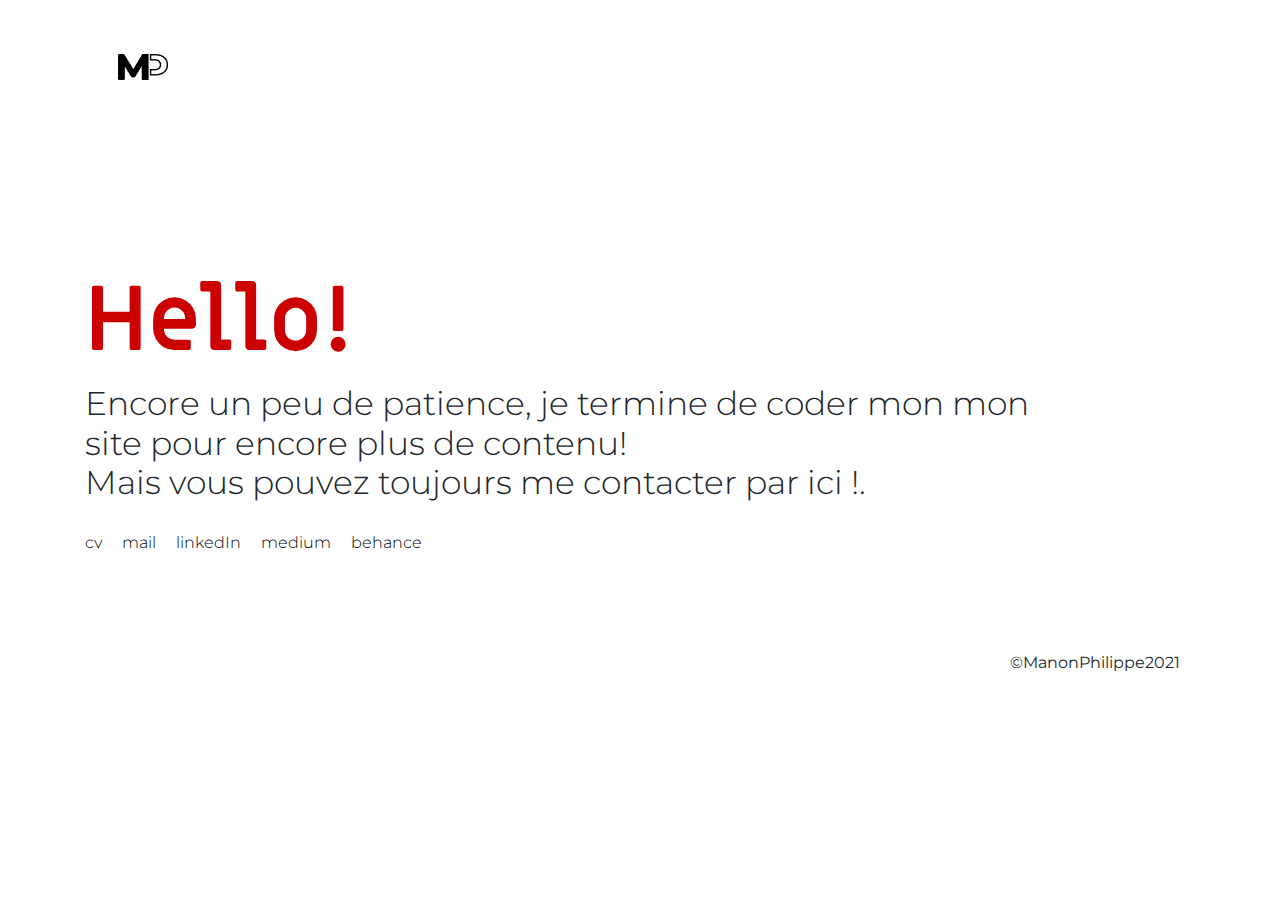
==== commit 011fd0e3: "update de 2min" ====
--- a/index.html
+++ b/index.html
@@ -35,17 +35,7 @@
 
 
       <div class="container" "collapse navbar-collapse" id="navbarNav">
-        <ul class="navbar-nav">
-          <li class="nav-item">
-            <a class="nav-link" href="work.html">WORK</a>
-        </li>
-          <li class="nav-item">
-            <a class="nav-link" href="aboutme.html">ABOUT</a>
-        </li>
-          <li class="nav-item">
-            <a class="nav-link" href="photography.html">PHOTOGRAPHY</a>
-        </li>
-      </ul>
+        
   </div>
 </nav>
 
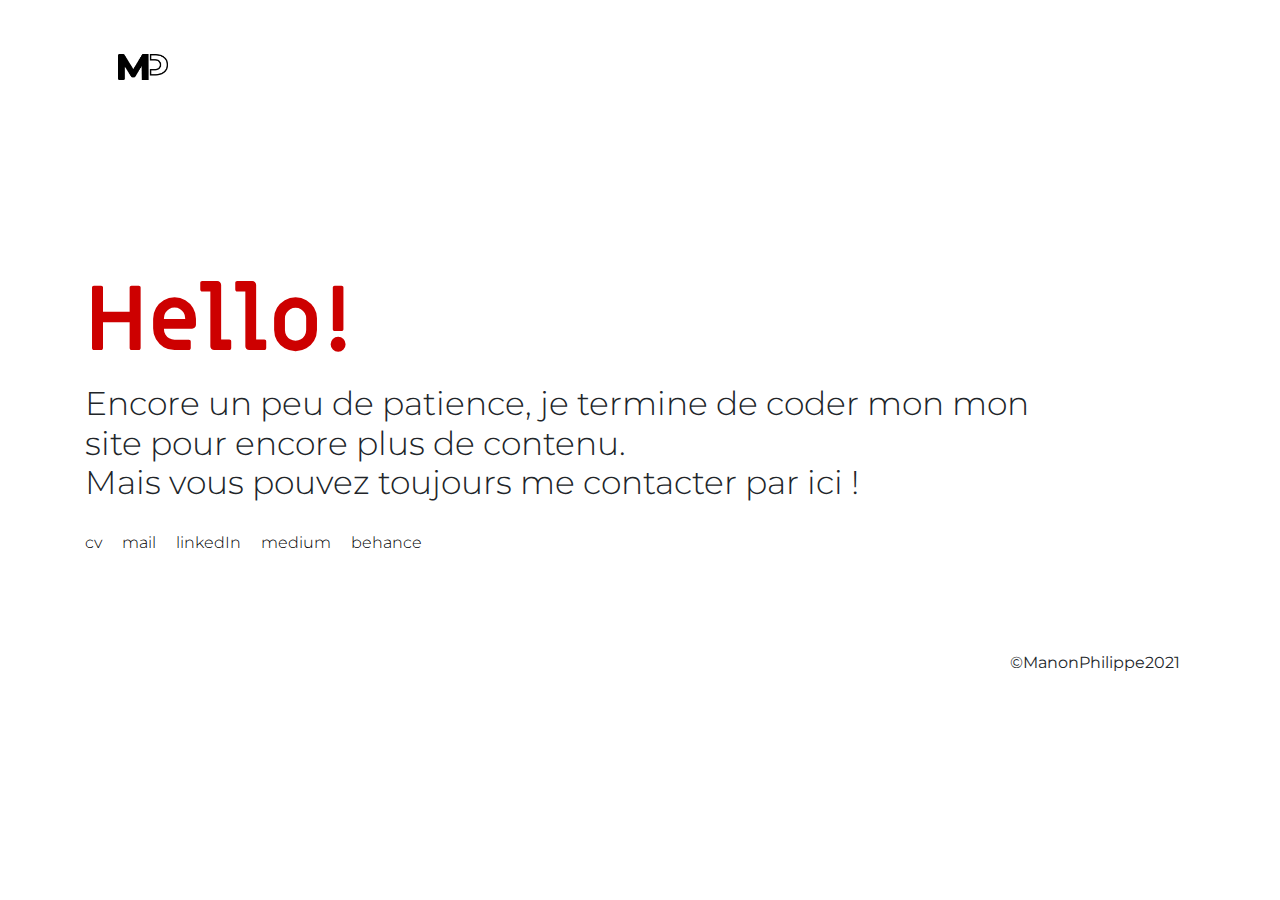
==== commit 71b97d57: "Update index.html" ====
--- a/index.html
+++ b/index.html
@@ -35,7 +35,7 @@
 
 
       <div class="container" "collapse navbar-collapse" id="navbarNav">
-        
+
   </div>
 </nav>
 
@@ -48,7 +48,7 @@
 
   <div class="container">
     <h1 class="animate__animated animate__headShake">Hello!</h1>
-    <h2> Encore un peu de patience, je termine de coder mon mon site pour encore plus de contenu!  <br>Mais vous pouvez toujours me contacter par ici !.</h2>
+    <h2> Encore un peu de patience, je termine de coder mon mon site pour encore plus de contenu.  <br>Mais vous pouvez toujours me contacter par ici !</h2>
     <div class="contactbutton">
     <a href="/assets/images/cv.pdf" download="cv.pdf">cv</a>
     <a href="mailto:manon.philippe95@gmail.com">mail</a>
